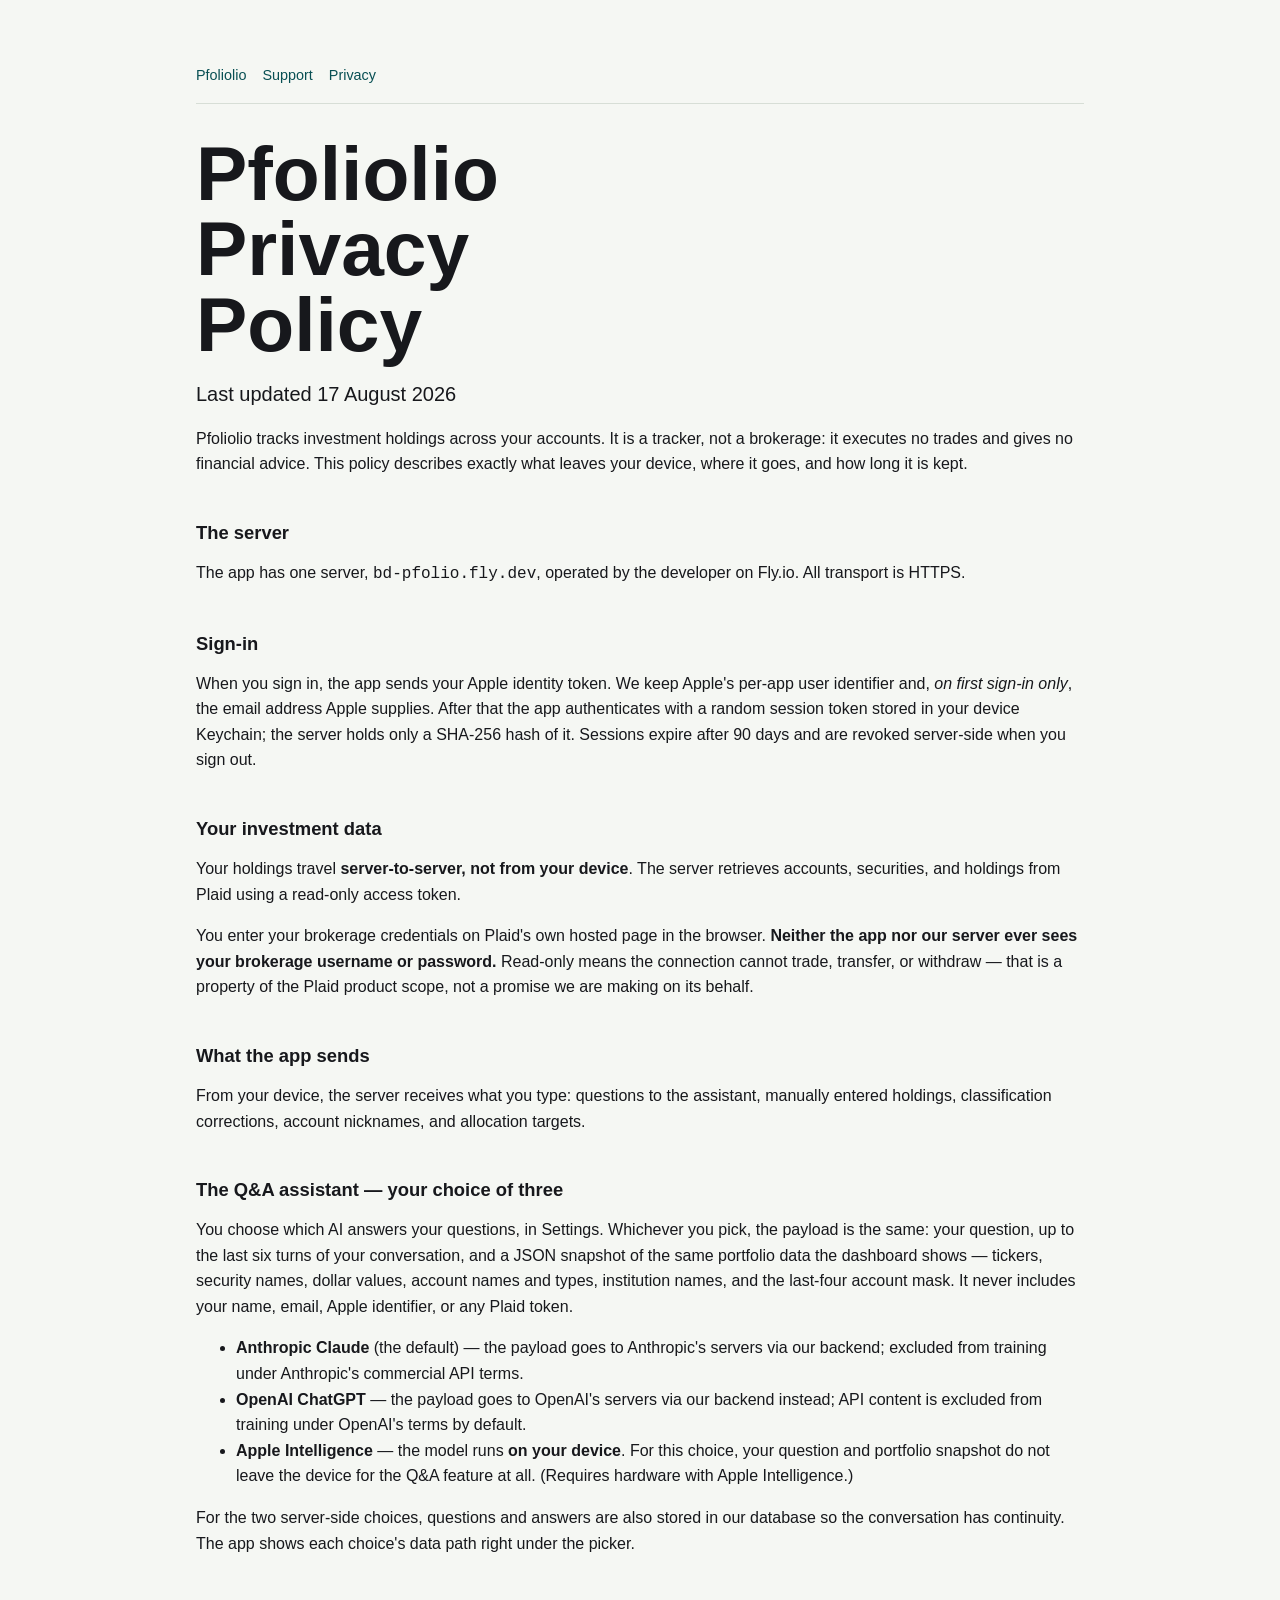
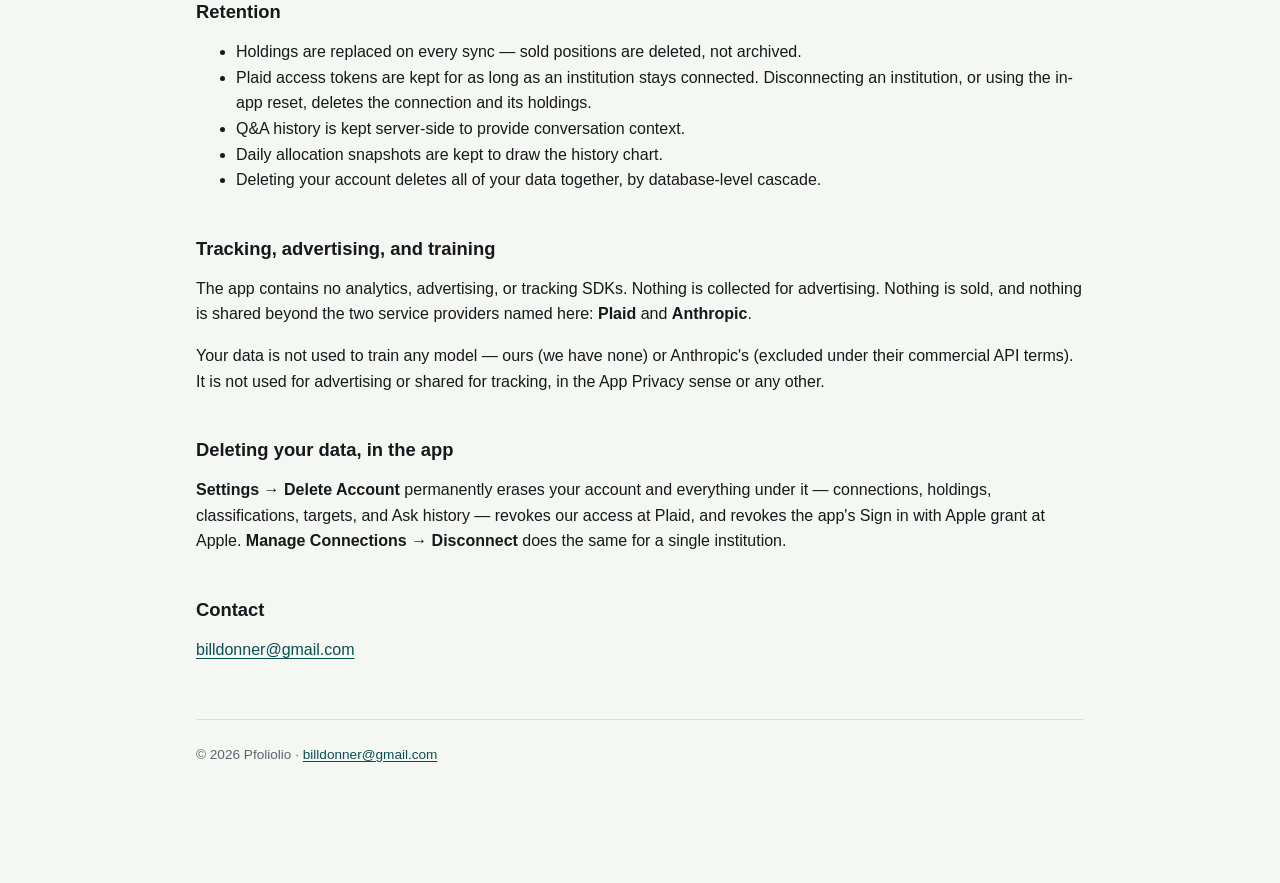
==== privacy/index.html @ 60798580 "Pfoliolio site: support + privacy on its own domain Ported from 1041soft-site/pfolio, links rewritte" ====
<!doctype html><html lang="en"><head><meta charset="utf-8">
<meta name="viewport" content="width=device-width,initial-scale=1">
<title>Pfoliolio — Privacy Policy</title><link rel="stylesheet" href="/style.css"></head><body>
<div class="wrap">
<nav><a href="/">Pfoliolio</a><a href="/">Support</a><a href="/privacy">Privacy</a></nav>

<h1>Pfoliolio Privacy Policy</h1>
<p class="tag">Last updated 17 August 2026</p>

<p>Pfoliolio tracks investment holdings across your accounts. It is a tracker,
not a brokerage: it executes no trades and gives no financial advice. This
policy describes exactly what leaves your device, where it goes, and how long
it is kept.</p>

<h2>The server</h2>
<p>The app has one server, <code>bd-pfolio.fly.dev</code>, operated by the
developer on Fly.io. All transport is HTTPS.</p>

<h2>Sign-in</h2>
<p>When you sign in, the app sends your Apple identity token. We keep Apple's
per-app user identifier and, <em>on first sign-in only</em>, the email address
Apple supplies. After that the app authenticates with a random session token
stored in your device Keychain; the server holds only a SHA-256 hash of it.
Sessions expire after 90 days and are revoked server-side when you sign out.</p>

<h2>Your investment data</h2>
<p>Your holdings travel <strong>server-to-server, not from your device</strong>.
The server retrieves accounts, securities, and holdings from Plaid using a
read-only access token.</p>
<p>You enter your brokerage credentials on Plaid's own hosted page in the
browser. <strong>Neither the app nor our server ever sees your brokerage
username or password.</strong> Read-only means the connection cannot trade,
transfer, or withdraw — that is a property of the Plaid product scope, not a
promise we are making on its behalf.</p>

<h2>What the app sends</h2>
<p>From your device, the server receives what you type: questions to the
assistant, manually entered holdings, classification corrections, account
nicknames, and allocation targets.</p>

<h2>The Q&amp;A assistant — your choice of three</h2>
<p>You choose which AI answers your questions, in Settings. Whichever you pick,
the payload is the same: your question, up to the last six turns of your
conversation, and a JSON snapshot of the same portfolio data the dashboard
shows — tickers, security names, dollar values, account names and types,
institution names, and the last-four account mask. It never includes your
name, email, Apple identifier, or any Plaid token.</p>
<ul>
<li><strong>Anthropic Claude</strong> (the default) — the payload goes to
Anthropic's servers via our backend; excluded from training under Anthropic's
commercial API terms.</li>
<li><strong>OpenAI ChatGPT</strong> — the payload goes to OpenAI's servers via
our backend instead; API content is excluded from training under OpenAI's
terms by default.</li>
<li><strong>Apple Intelligence</strong> — the model runs <strong>on your
device</strong>. For this choice, your question and portfolio snapshot do not
leave the device for the Q&amp;A feature at all. (Requires hardware with
Apple Intelligence.)</li>
</ul>
<p>For the two server-side choices, questions and answers are also stored in
our database so the conversation has continuity. The app shows each choice's
data path right under the picker.</p>

<h2>Retention</h2>
<ul>
<li>Holdings are replaced on every sync — sold positions are deleted, not archived.</li>
<li>Plaid access tokens are kept for as long as an institution stays connected. Disconnecting an institution, or using the in-app reset, deletes the connection and its holdings.</li>
<li>Q&amp;A history is kept server-side to provide conversation context.</li>
<li>Daily allocation snapshots are kept to draw the history chart.</li>
<li>Deleting your account deletes all of your data together, by database-level cascade.</li>
</ul>

<h2>Tracking, advertising, and training</h2>
<p>The app contains no analytics, advertising, or tracking SDKs. Nothing is
collected for advertising. Nothing is sold, and nothing is shared beyond the two
service providers named here: <strong>Plaid</strong> and
<strong>Anthropic</strong>.</p>
<p>Your data is not used to train any model — ours (we have none) or Anthropic's
(excluded under their commercial API terms). It is not used for advertising or
shared for tracking, in the App Privacy sense or any other.</p>

<h2>Deleting your data, in the app</h2>
<p><strong>Settings &rarr; Delete Account</strong> permanently erases your
account and everything under it — connections, holdings, classifications,
targets, and Ask history — revokes our access at Plaid, and revokes the app's
Sign in with Apple grant at Apple. <strong>Manage Connections &rarr;
Disconnect</strong> does the same for a single institution.</p>

<h2>Contact</h2>
<p><a href="mailto:billdonner@gmail.com">billdonner@gmail.com</a></p>

<footer>© 2026 Pfoliolio · <a href="mailto:billdonner@gmail.com">billdonner@gmail.com</a></footer>
</div></body></html>
---- style.css ----
:root{
  --bg:#f5f7f3;
  --panel:#fffefa;
  --panel-strong:#ffffff;
  --fg:#17181c;
  --muted:#5c646b;
  --line:#d7ded6;
  --accent:#0b6f73;
  --accent-strong:#084f53;
  --accent-soft:#e4f3f0;
  --coral:#b84f43;
  --moss:#667447;
  --gold:#a66f19;
  --blue:#3e6288;
  --shadow:0 22px 60px rgba(24,28,31,.14);
}
@media(prefers-color-scheme:dark){
  :root{
    --bg:#151715;
    --panel:#1d211e;
    --panel-strong:#232823;
    --fg:#f1f2ec;
    --muted:#aeb6ad;
    --line:#364038;
    --accent:#79d1cc;
    --accent-strong:#a7e6df;
    --accent-soft:#183d3d;
    --coral:#f09a87;
    --moss:#afc383;
    --gold:#e1b25e;
    --blue:#8fb4dc;
    --shadow:0 22px 60px rgba(0,0,0,.36);
  }
}
*{box-sizing:border-box}
html{scroll-behavior:smooth}
body{
  margin:0;
  background:var(--bg);
  color:var(--fg);
  font:16px/1.6 -apple-system,BlinkMacSystemFont,"Segoe UI",Helvetica,Arial,sans-serif;
}
a{color:var(--accent-strong);text-underline-offset:.18em}
img{max-width:100%;display:block}
.wrap{max-width:72rem;margin:0 auto;padding-left:1.25rem;padding-right:1.25rem}
body > .wrap:not(.site-footer){
  max-width:58rem;
  padding-top:4rem;
  padding-bottom:5rem;
}

.site-header{
  display:flex;
  align-items:center;
  justify-content:space-between;
  gap:1rem;
  max-width:72rem;
  margin:0 auto;
  padding:1rem 1.25rem;
}
.brand{
  color:var(--fg);
  font-weight:800;
  text-decoration:none;
  letter-spacing:0;
}
.site-nav{display:flex;gap:.35rem;align-items:center;flex-wrap:wrap;justify-content:flex-end}
.site-nav a{
  color:var(--muted);
  font-size:.9rem;
  font-weight:700;
  padding:.45rem .65rem;
  text-decoration:none;
}
.site-nav a:hover{color:var(--fg)}

.hero{
  position:relative;
  min-height:52svh;
  overflow:hidden;
  isolation:isolate;
  color:#f8fbf5;
  background:#121816;
  border-top:1px solid rgba(255,255,255,.08);
  border-bottom:1px solid var(--line);
}
.hero-backdrop{position:absolute;inset:0;z-index:-2;background:#101816}
.hero-backdrop:after{
  content:"";
  position:absolute;
  inset:0;
  z-index:2;
  background:
    linear-gradient(90deg,rgba(13,18,17,.98) 0%,rgba(13,18,17,.82) 45%,rgba(13,18,17,.34) 100%),
    linear-gradient(0deg,rgba(13,18,17,.88) 0%,rgba(13,18,17,.12) 48%,rgba(13,18,17,.45) 100%);
}
.hero-shot{
  position:absolute;
  z-index:1;
  width:clamp(11rem,22vw,17.5rem);
  aspect-ratio:1206/2622;
  object-fit:cover;
  border-radius:2rem;
  box-shadow:0 24px 70px rgba(0,0,0,.48);
}
.hero-shot-a{right:11%;top:8%;transform:rotate(-6deg)}
.hero-shot-b{right:3%;bottom:-14%;transform:rotate(8deg)}
.hero-icon{
  position:absolute;
  z-index:1;
  width:clamp(4.4rem,8vw,6.6rem);
  border-radius:1.45rem;
  box-shadow:0 18px 45px rgba(0,0,0,.34);
}
.hero-icon-qross{right:31%;top:13%}
.hero-icon-nagz{right:26%;bottom:18%}
.hero-icon-pickle{right:43%;bottom:8%}
.hero-inner{
  max-width:72rem;
  margin:0 auto;
  padding:clamp(2.75rem,5vw,4.75rem) 1.25rem clamp(2.75rem,5vw,4rem);
}
.eyebrow,.kicker{
  color:var(--accent);
  font-size:.78rem;
  font-weight:800;
  letter-spacing:0;
  margin:0 0 .85rem;
  text-transform:uppercase;
}
.hero .eyebrow{color:#9ee4dc}
h1{
  font-size:clamp(2.55rem,6vw,4.8rem);
  line-height:.98;
  letter-spacing:0;
  margin:0 0 1rem;
  max-width:12ch;
}
.hero h1{
  font-size:clamp(2.3rem,5.8vw,4.6rem);
  line-height:.96;
  letter-spacing:0;
  margin:0;
  max-width:13ch;
}
.lede{
  color:#dce5df;
  font-size:clamp(1.06rem,1.6vw,1.3rem);
  line-height:1.55;
  max-width:43rem;
  margin:1.25rem 0 0;
}
.lede a{color:#b7efe8}
.hero-actions{display:flex;gap:.75rem;flex-wrap:wrap;margin-top:1.65rem}
.button{
  display:inline-flex;
  align-items:center;
  justify-content:center;
  min-height:2.75rem;
  border:1px solid var(--accent-strong);
  border-radius:8px;
  background:var(--accent-strong);
  color:#fff;
  font-weight:800;
  padding:.68rem 1rem;
  text-decoration:none;
}
.button:hover{filter:brightness(1.05)}
.button.secondary{
  background:rgba(255,255,255,.08);
  border-color:rgba(255,255,255,.4);
  color:#fff;
}

.signal-row{
  display:grid;
  grid-template-columns:repeat(3,minmax(0,1fr));
  gap:1px;
  margin-top:-1px;
  border-left:1px solid var(--line);
  border-right:1px solid var(--line);
  background:var(--line);
}
.signal-row div{
  background:var(--panel);
  padding:1.1rem 1.15rem 1.2rem;
}
.signal-row b{display:block;font-size:.96rem;line-height:1.25;margin-bottom:.35rem}
.signal-row span{display:block;color:var(--muted);font-size:.92rem;line-height:1.45}

.section{padding-top:4.25rem}
.section-head{
  display:grid;
  grid-template-columns:minmax(0,1fr) minmax(18rem,34rem);
  gap:1.5rem;
  align-items:end;
  margin-bottom:1.35rem;
}
.section-head .kicker{grid-column:1/-1;margin-bottom:-.75rem}
h2{
  font-size:1.15rem;
  line-height:1.25;
  letter-spacing:0;
  margin:2.75rem 0 .85rem;
}
.section h2,
.two-up h2,
.support-panel h2{
  font-size:clamp(1.65rem,3vw,2.65rem);
  line-height:1.08;
  letter-spacing:0;
  margin:0;
}
.section-head p,.two-up p,.support-panel p{color:var(--muted);margin:0}

.app-grid{
  display:grid;
  grid-template-columns:repeat(4,minmax(0,1fr));
  gap:.9rem;
}
.app-card{
  min-height:15.5rem;
  display:flex;
  flex-direction:column;
  gap:.72rem;
  background:var(--panel-strong);
  border:1px solid var(--line);
  border-radius:8px;
  padding:1rem;
  box-shadow:0 1px 0 rgba(255,255,255,.55) inset;
}
.feature-card{
  grid-column:span 2;
  background:
    linear-gradient(135deg,rgba(11,111,115,.09),rgba(184,79,67,.06)),
    var(--panel-strong);
}
.card-top{display:flex;align-items:flex-start;justify-content:space-between;gap:.8rem}
.app-icon,.app-mark{
  width:3.75rem;
  height:3.75rem;
  border-radius:1rem;
  flex:0 0 auto;
}
.app-icon{object-fit:cover;box-shadow:0 12px 26px rgba(24,28,31,.14)}
.app-mark{
  display:grid;
  place-items:center;
  color:#fff;
  font-weight:900;
  background:var(--accent-strong);
  box-shadow:0 12px 26px rgba(24,28,31,.14);
}
.app-mark.wine{background:var(--coral)}
.app-mark.kinflash{background:var(--gold);color:#231709}
.app-mark.screen{background:var(--blue)}
.app-mark.mall{background:var(--moss)}
.app-mark.pfolio{background:#584d8d}
.app-mark.shared{background:#476a66;font-size:.95rem}
.app-mark.work{background:#7b5e29}
.app-mark.beats{background:#9a3f2f}
.app-mark.pods{background:#315f7d;font-size:.95rem}
.app-mark.grubber{background:#a31414}
.app-mark.kids{background:#8f4e8b}
.app-mark.zerver{background:#4d6260}
.status{
  align-self:flex-start;
  border:1px solid var(--line);
  border-radius:999px;
  color:var(--accent-strong);
  background:var(--accent-soft);
  font-size:.72rem;
  font-weight:850;
  line-height:1.2;
  padding:.28rem .55rem;
  white-space:nowrap;
}
.status.public{color:#fff;background:var(--coral);border-color:var(--coral)}
.status.invite{color:#231709;background:#f1cc72;border-color:#e0b852}
.status.support{color:var(--fg);background:transparent}
.card-statuses{display:flex;align-items:flex-start;justify-content:flex-end;gap:.4rem;flex-wrap:wrap}
.capability{
  align-self:flex-start;
  border:1px solid var(--accent-strong);
  border-radius:999px;
  color:var(--accent-strong);
  background:transparent;
  font-size:.72rem;
  font-weight:850;
  line-height:1.2;
  padding:.28rem .55rem;
  white-space:nowrap;
}
.app-card h3{
  font-size:1.18rem;
  line-height:1.15;
  letter-spacing:0;
  margin:.2rem 0 0;
}
.app-card p{color:var(--muted);font-size:.94rem;line-height:1.48;margin:0}
.links{
  display:flex;
  flex-wrap:wrap;
  gap:.25rem .7rem;
  margin-top:auto;
  padding-top:.25rem;
}
.links a{font-size:.87rem;font-weight:750;text-decoration:none}
.links a:hover{text-decoration:underline}

.two-up,.support-panel{
  display:grid;
  grid-template-columns:minmax(0,1fr) minmax(18rem,34rem);
  gap:1.5rem;
  align-items:center;
}
.two-up{
  padding-bottom:3.25rem;
  border-bottom:1px solid var(--line);
}
.support-panel{
  margin-top:3rem;
  padding-top:1.35rem;
  padding-bottom:1.35rem;
  border-top:1px solid var(--line);
  border-bottom:1px solid var(--line);
}
.support-panel .button{justify-self:end}

nav{
  border-bottom:1px solid var(--line);
  padding-bottom:1rem;
  margin-bottom:2rem;
  font-size:.9rem;
}
nav a{margin-right:1rem;text-decoration:none}
.site-nav{border:0;padding:0;margin:0}
.site-nav a{margin-right:0}
.tag{color:var(--fg);font-size:1.25rem;margin:0 0 .65rem}
.intro{color:var(--muted);font-size:1.02rem;max-width:39rem;margin:0}
.note{border:1px solid var(--line);border-radius:8px;padding:1rem 1.15rem;background:var(--panel)}
.note h2{margin-top:0}
.note p{color:var(--muted);margin:.25rem 0 0}
.site-footer,footer{
  margin-top:0;
  padding-top:1.5rem;
  padding-bottom:2.5rem;
  color:var(--muted);
  font-size:.85rem;
}
.site-footer{border-top:0}
footer:not(.site-footer){margin-top:3.5rem;border-top:1px solid var(--line)}
.todo{background:#fff4d6;border-left:3px solid #c99a2e;padding:.75rem 1rem;border-radius:4px;color:#4a3a10}
@media(prefers-color-scheme:dark){.todo{background:#3a3115;color:#f0e2bd;border-left-color:#c99a2e}}

@media(max-width:980px){
  .hero-shot{width:clamp(9rem,28vw,14rem)}
  .hero-shot-a{right:7%;top:9%}
  .hero-shot-b{right:-5%;bottom:-12%}
  .hero-icon-qross{right:34%;top:14%}
  .hero-icon-nagz{right:28%;bottom:15%}
  .hero-icon-pickle{display:none}
  .app-grid{grid-template-columns:repeat(2,minmax(0,1fr))}
}
@media(max-width:720px){
  .site-header{align-items:flex-start;flex-direction:column;padding-bottom:.85rem}
  .hero{min-height:auto}
  .hero-inner{padding-top:3.6rem;padding-bottom:3.2rem}
  .hero-backdrop:after{
    background:
      linear-gradient(90deg,rgba(13,18,17,.98) 0%,rgba(13,18,17,.86) 58%,rgba(13,18,17,.62) 100%),
      linear-gradient(0deg,rgba(13,18,17,.92) 0%,rgba(13,18,17,.46) 100%);
  }
  .hero-shot{opacity:.62}
  .hero-shot-a{right:-2.5rem;top:1.75rem}
  .hero-shot-b{display:none}
  .hero-icon-qross{right:1rem;top:1.1rem;width:4.4rem}
  .hero-icon-nagz{display:none}
  .signal-row,.section-head,.two-up,.support-panel{grid-template-columns:1fr}
  .signal-row{border-top:1px solid var(--line)}
  .app-grid{grid-template-columns:1fr}
  .feature-card{grid-column:span 1}
  .support-panel .button{justify-self:start}
}
@media(max-width:420px){
  .site-nav{gap:.05rem}
  .site-nav a{padding:.35rem .45rem}
  .button{width:100%}
  .status{white-space:normal;text-align:right}
}
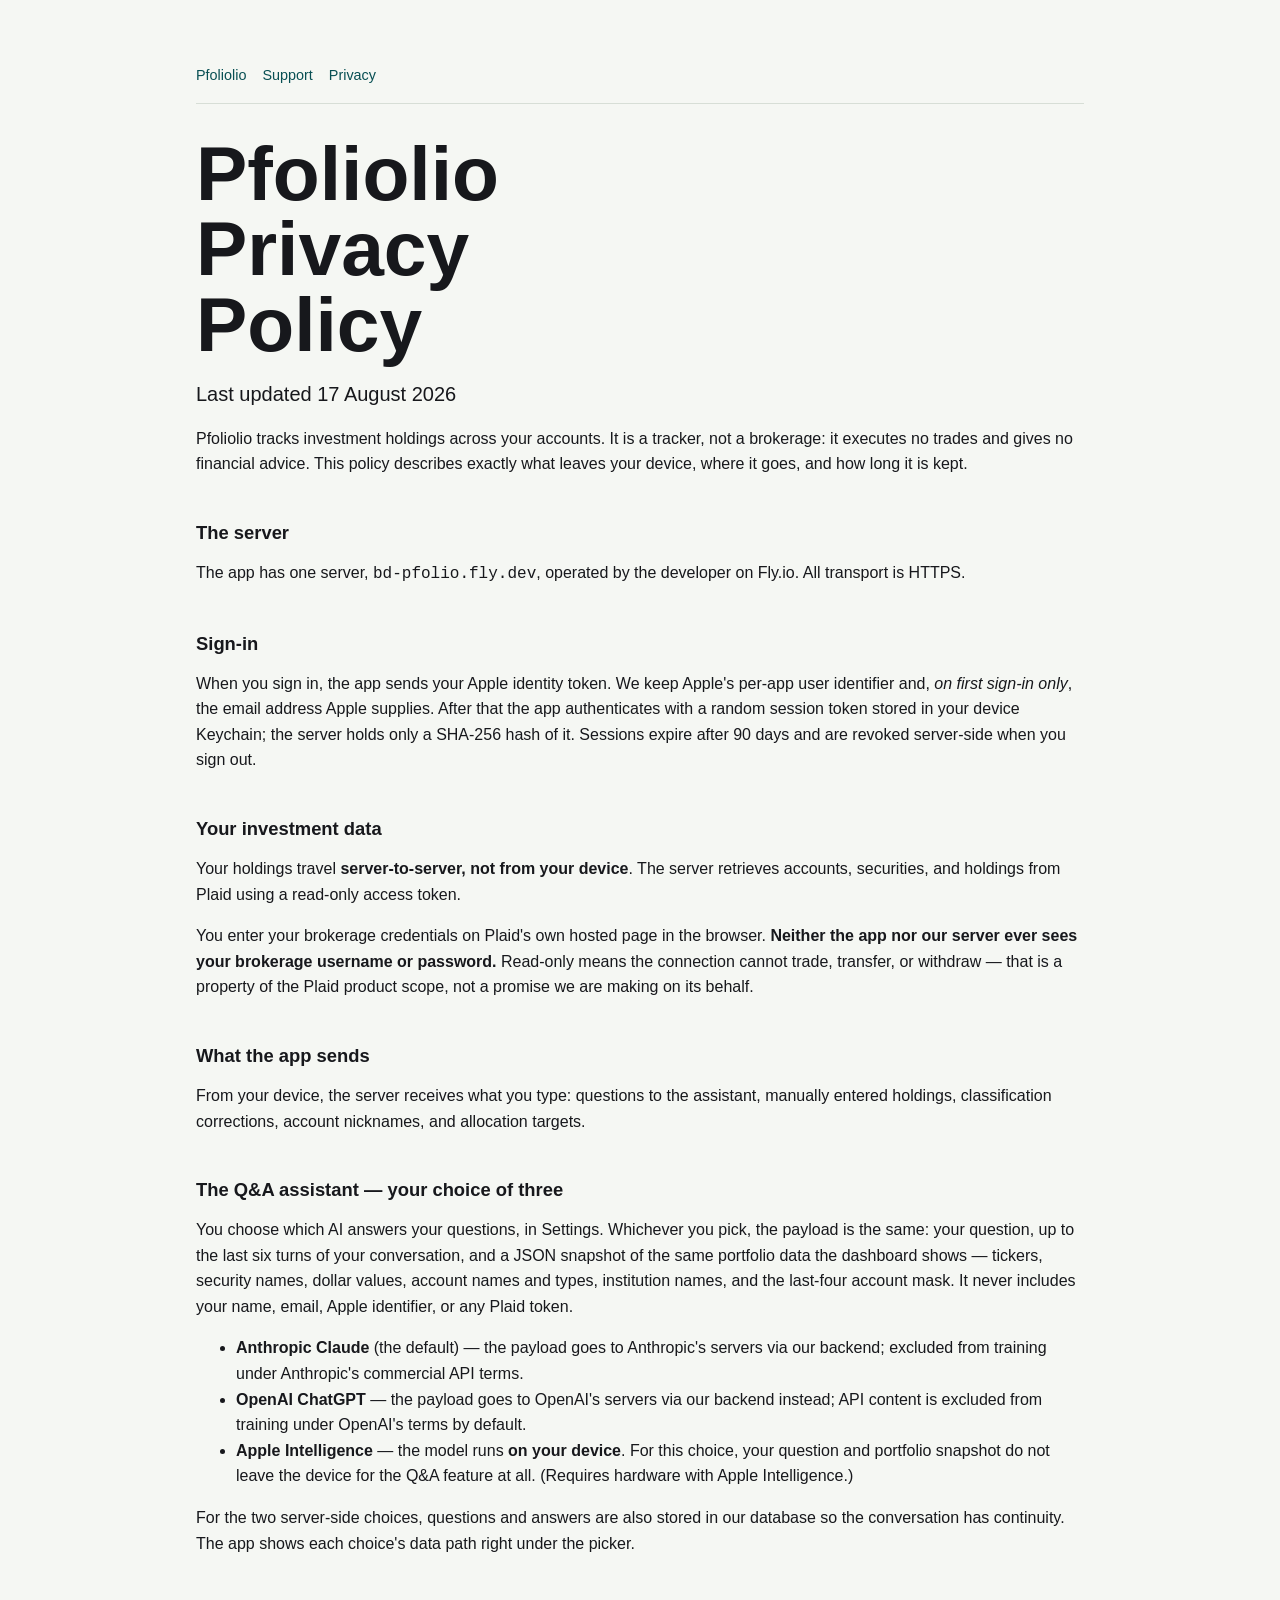
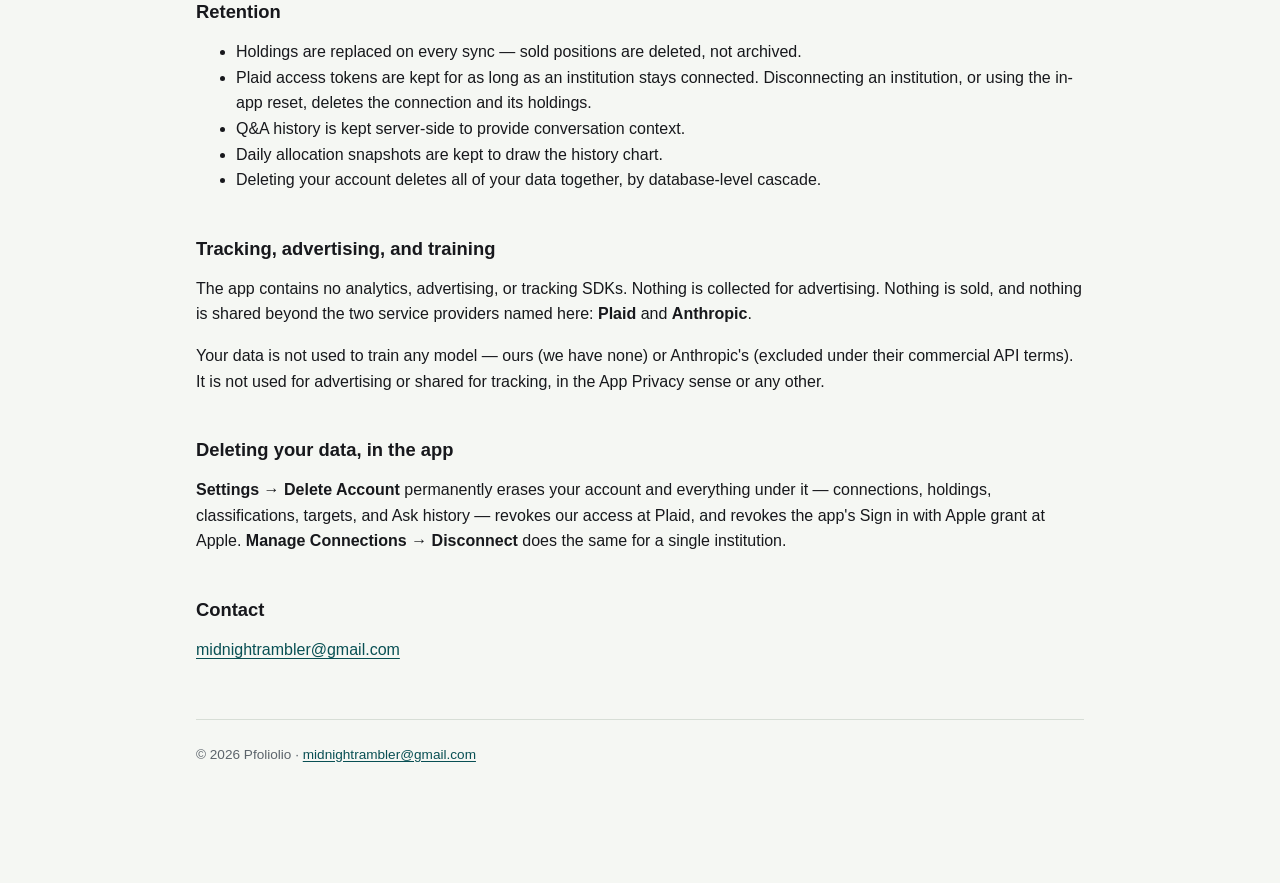
==== commit 5f3c7f9f: "Support contact: midnightrambler@gmail.com Bill's call — a working inbox he actually reads, rather t" ====
--- a/privacy/index.html
+++ b/privacy/index.html
@@ -87,7 +87,7 @@
 Disconnect</strong> does the same for a single institution.</p>
 
 <h2>Contact</h2>
-<p><a href="mailto:billdonner@gmail.com">billdonner@gmail.com</a></p>
+<p><a href="mailto:midnightrambler@gmail.com">midnightrambler@gmail.com</a></p>
 
-<footer>© 2026 Pfoliolio · <a href="mailto:billdonner@gmail.com">billdonner@gmail.com</a></footer>
+<footer>© 2026 Pfoliolio · <a href="mailto:midnightrambler@gmail.com">midnightrambler@gmail.com</a></footer>
 </div></body></html>
